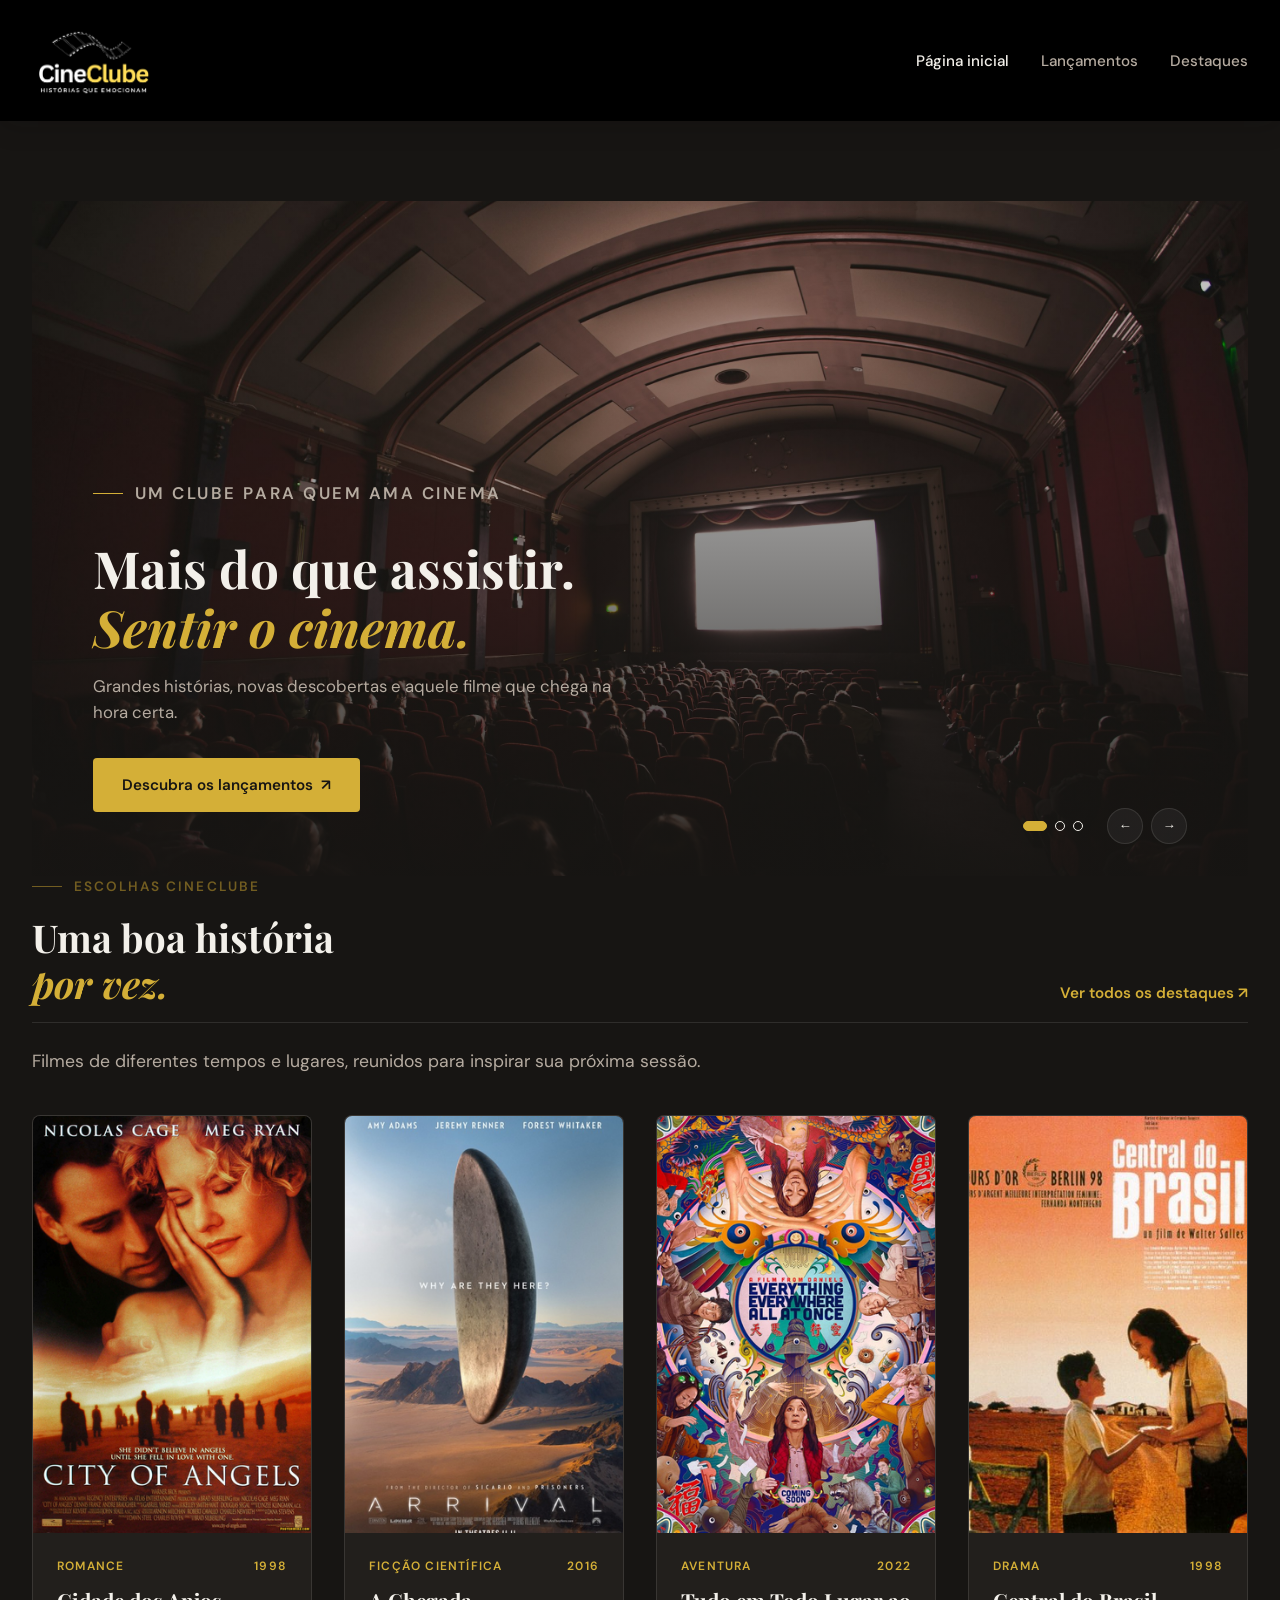
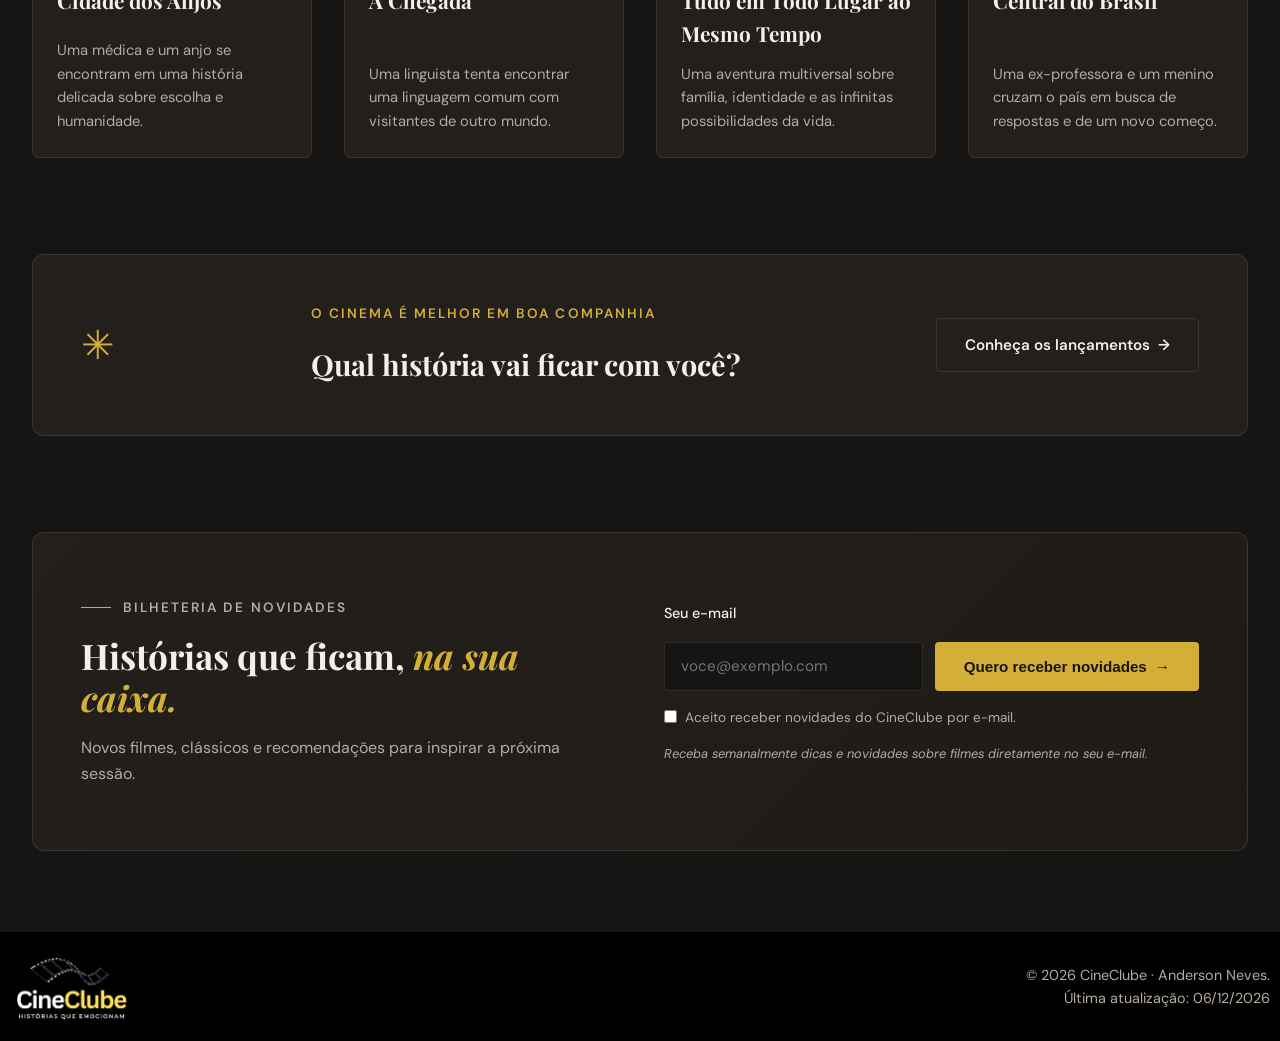
==== projeto/index.html @ 76d7bf34 "atualizar" ====
<!doctype html>
<html lang="pt-BR">
<head>
  <meta charset="utf-8">
  <meta name="viewport" content="width=device-width, initial-scale=1">
  <meta name="theme-color" content="#171513">
  <meta name="description" content="Uma página de dicas de filmes para quem ama o cinema. Descubra clássicos e novidades no CineClube.">
  <meta name="author" content="Anderson de Souza das Neves">
  <title>CineClube — histórias que emocionam</title>
  <link rel="preconnect" href="https://fonts.googleapis.com">
  <link rel="preconnect" href="https://fonts.gstatic.com" crossorigin>
  <link href="https://fonts.googleapis.com/css2?family=DM+Sans:wght@400;500;600;700&family=Playfair+Display:ital,wght@0,600;0,700;1,600;1,700&display=swap" rel="stylesheet">
  <link rel="stylesheet" href="estilos/cineclube.css">
  <script src="scripts/cineclube.js" defer></script>
</head>
<body data-page="home">
  <header class="site-header">
    <div class="header-inner">
      <a class="brand">
        <img src="imagens/logo.png" alt="logotipo da empresa" width="120">
      </a>
      <button class="menu-toggle" id="menu-button" type="button" aria-label="Abrir menu" aria-controls="menu" aria-expanded="false">
        <span class="menu-icon" aria-hidden="true">☰</span>
      </button>
      <nav class="site-nav" aria-label="Navegação principal">
        <ul id="menu">
          <li><a href="index.html" data-page-link="home" aria-current="page">Página inicial</a></li>
          <li><a href="lancamentos.html" data-page-link="launches">Lançamentos</a></li>
          <li><a href="destaques.html" data-page-link="highlights">Destaques</a></li>
        </ul>
      </nav>
    </div>
  </header>

  <main id="conteudo" class="site-main">
    <section class="hero-carousel" data-carousel role="region" aria-roledescription="carrossel" aria-label="Em destaque">
      <div class="hero-slides" id="hero-slides">
        <article class="hero-slide is-active" data-slide aria-roledescription="slide" aria-label="1 de 3" aria-hidden="false">
          <img class="hero-image" src="imagens/sala-classica.jpg" alt="Sala de cinema clássica com poltronas vermelhas e tela iluminada">
          <div class="hero-shade"></div>
          <div class="hero-content">
            <p class="eyebrow"><span class="eyebrow-line"></span>Um clube para quem ama cinema</p>
            <h1>Mais do que assistir.<br><em>Sentir o cinema.</em></h1>
            <p>Grandes histórias, novas descobertas e aquele filme que chega na hora certa.</p>
            <a class="button button-gold" href="lancamentos.html">Descubra os lançamentos <span aria-hidden="true">↗</span></a>
          </div>
        </article>
        <article class="hero-slide" data-slide aria-roledescription="slide" aria-label="2 de 3" aria-hidden="true">
          <img class="hero-image" src="imagens/sala-escura.jpg" alt="Fileiras de poltronas em uma sala de cinema escura">
          <div class="hero-shade"></div>
          <div class="hero-content">
            <p class="eyebrow"><span class="eyebrow-line"></span>Para a próxima sessão</p>
            <h2>Uma boa história<br><em>sempre encontra você.</em></h2>
            <p>Deixe a curiosidade escolher. A próxima grande descoberta está a um play de distância.</p>
            <a class="button button-gold" href="destaques.html">Explore os destaques <span aria-hidden="true">↗</span></a>
          </div>
        </article>
        <article class="hero-slide" data-slide aria-roledescription="slide" aria-label="3 de 3" aria-hidden="true">
          <img class="hero-image" src="imagens/sessao-cheia.jpg" alt="Público reunido em uma sessão de cinema">
          <div class="hero-shade"></div>
          <div class="hero-content">
            <p class="eyebrow"><span class="eyebrow-line"></span>Clássicos e novidades</p>
            <h2>O filme termina.<br><em>A conversa continua.</em></h2>
            <p>Uma seleção feita para rever, descobrir e compartilhar — sem perder a magia da tela grande.</p>
            <a class="button button-gold" href="destaques.html">Encontre seu próximo filme <span aria-hidden="true">↗</span></a>
          </div>
        </article>
      </div>
      <div class="carousel-controls">
        <div class="carousel-dots" role="group" aria-label="Escolher slide">
          <button class="carousel-dot is-active" type="button" data-slide-to="0" aria-label="Mostrar slide 1 de 3" aria-pressed="true"></button>
          <button class="carousel-dot" type="button" data-slide-to="1" aria-label="Mostrar slide 2 de 3" aria-pressed="false"></button>
          <button class="carousel-dot" type="button" data-slide-to="2" aria-label="Mostrar slide 3 de 3" aria-pressed="false"></button>
        </div>
        <div class="carousel-arrows">
          <button class="carousel-arrow" type="button" data-carousel-prev aria-label="Slide anterior"><span aria-hidden="true">←</span></button>
          <button class="carousel-arrow" type="button" data-carousel-next aria-label="Próximo slide"><span aria-hidden="true">→</span></button>
        </div>
      </div>
      <p class="visually-hidden" data-carousel-status aria-live="polite" aria-atomic="true">Slide 1 de 3</p>
    </section>

    <section class="content-section" aria-labelledby="home-films-title">
      <div class="section-heading">
        <div>
          <p class="eyebrow eyebrow-dark"><span class="eyebrow-line"></span>Escolhas CineClube</p>
          <h2 id="home-films-title">Uma boa história<br><em>por vez.</em></h2>
        </div>
        <a class="text-link" href="destaques.html">Ver todos os destaques <span aria-hidden="true">↗</span></a>
      </div>
      <p class="section-intro">Filmes de diferentes tempos e lugares, reunidos para inspirar sua próxima sessão.</p>
      
      <div class="film-grid">
        <!-- Filme 1: Cidade dos Anjos -->
        <article class="film-card">
          <div class="film-poster poster--city">
            <img src="imagens/cidade-dos-anjos.webp" alt="Pôster do filme Cidade dos Anjos">
          </div>
          <div class="film-info">
            <div class="film-meta"><span>ROMANCE</span><span>1998</span></div>
            <h3>Cidade dos Anjos</h3>
            <p>Uma médica e um anjo se encontram em uma história delicada sobre escolha e humanidade.</p>
          </div>
        </article>

        <!-- Filme 2: A Chegada -->
        <article class="film-card">
          <div class="film-poster poster--arrival">
            <img src="imagens/a-chegada.webp" alt="Pôster do filme A Chegada">
          </div>
          <div class="film-info">
            <div class="film-meta"><span>FICÇÃO CIENTÍFICA</span><span>2016</span></div>
            <h3>A Chegada</h3>
            <p>Uma linguista tenta encontrar uma linguagem comum com visitantes de outro mundo.</p>
          </div>
        </article>

        <!-- Filme 3: Tudo em Todo Lugar ao Mesmo Tempo -->
        <article class="film-card">
          <div class="film-poster poster--multiverse">
            <img src="imagens/tudo-em-todo-lugar-ao-mesmo-tempo.webp" alt="Pôster do filme Tudo em Todo Lugar ao Mesmo Tempo">
          </div>
          <div class="film-info">
            <div class="film-meta"><span>AVENTURA</span><span>2022</span></div>
            <h3>Tudo em Todo Lugar ao Mesmo Tempo</h3>
            <p>Uma aventura multiversal sobre família, identidade e as infinitas possibilidades da vida.</p>
          </div>
        </article>

        <!-- Filme 4: Central do Brasil -->
        <article class="film-card">
          <div class="film-poster poster--central">
            <img src="imagens/central-do-brasil.webp" alt="Pôster do filme Central do Brasil">
          </div>
          <div class="film-info">
            <div class="film-meta"><span>DRAMA</span><span>1998</span></div>
            <h3>Central do Brasil</h3>
            <p>Uma ex-professora e um menino cruzam o país em busca de respostas e de um novo começo.</p>
          </div>
        </article>
      </div>
    </section>

    <section class="editorial-callout" aria-labelledby="callout-title">
      <div class="callout-mark" aria-hidden="true">✳</div>
      <div><p class="eyebrow">O cinema é melhor em boa companhia</p><h2 id="callout-title">Qual história vai ficar com você?</h2></div>
      <a class="button button-outline" href="lancamentos.html">Conheça os lançamentos <span aria-hidden="true">→</span></a>
    </section>

    <section class="newsletter-section" aria-labelledby="newsletter-title">
      <div class="newsletter-copy">
        <p class="eyebrow"><span class="eyebrow-line"></span>Bilheteria de novidades</p>
        <h2 id="newsletter-title">Histórias que ficam, <em>na sua caixa.</em></h2>
        <p>Novos filmes, clássicos e recomendações para inspirar a próxima sessão.</p>
      </div>
      <form class="newsletter-form" data-newsletter-form>
        <label for="newsletter-email">Seu e-mail</label>
        <div class="newsletter-fields">
          <input id="newsletter-email" name="email" type="email" autocomplete="email" placeholder="voce@exemplo.com" aria-describedby="newsletter-note newsletter-status" required>
          <button class="button button-gold" type="submit">Quero receber novidades <span aria-hidden="true">→</span></button>
        </div>
        <label class="newsletter-consent"><input name="consent" type="checkbox" required><span>Aceito receber novidades do CineClube por e-mail.</span></label>
        <p class="newsletter-note" id="newsletter-note">Receba semanalmente dicas e novidades sobre filmes diretamente no seu e-mail.</p>
        <p class="newsletter-status" id="newsletter-status" data-newsletter-status role="status" aria-live="polite"></p>
      </form>
    </section>

    <!-- Modal de Confirmação -->
    <div class="modal-overlay" id="successModal">
        <div class="modal-card">
            <div class="modal-icon">👍</div>
            <div class="modal-title">Inscrição Confirmada!</div>
            <div class="modal-body" id="modalContent">
                Obrigado por se juntar ao CineClube. Em breve, você receberá novidades e recomendações de filmes no seu e-mail!
            </div>
            <button class="modal-close-btn" id="closeModalBtn">Fechar</button>
        </div>
    </div>
  </main>

  <footer class="site-footer">
    <div class="footer-inner">
      <a class="brand brand-footer">
         <img src="imagens/logo.png" alt="logotipo da empresa" width="120">
      </a>
      <div class="footer-copy">
        <p>© <span id="anoAtual"></span> CineClube · Anderson Neves.</p>
        <p>Última atualização: <time id="dataModificacao"></time></p>
      </div>
    </div>
  </footer>
</body>
</html>
---- projeto/estilos/cineclube.css ----
/* ================================================================= */
/* CINECLUBE - ESTILOS PRINCIPAIS (CINECLUBE.CSS)                    */
/* ================================================================= */

:root {
  --bg-primary: #171513;
  --bg-secondary: #221f1c;
  --bg-card: #2a2521;
  --text-main: #f3f0ea;
  --text-muted: #b5aba0;
  --gold: #d4af37;
  --gold-hover: #e5c158;
  --border-color: rgba(255, 255, 255, 0.1);
  --transition-smooth: all 0.3s cubic-bezier(0.4, 0, 0.2, 1);
  --font-sans: 'DM Sans', sans-serif;
  --font-serif: 'Playfair Display', serif;
}

  
/* Reset Global */
*, *::before, *::after {
  box-sizing: border-box;
  margin: 0;
  padding: 0;
}

body {
  font-family: var(--font-sans);
  background-color: var(--bg-primary);
  color: var(--text-main);
  line-height: 1.6;
  -webkit-font-smoothing: antialiased;
}

img {
  max-width: 100%;
  height: auto;
  display: block;
}

a {
  color: inherit;
  text-decoration: none;
}

ul {
  list-style: none;
}

.visually-hidden {
  position: absolute;
  width: 1px;
  height: 1px;
  padding: 0;
  margin: -1px;
  overflow: hidden;
  clip: rect(0, 0, 0, 0);
  white-space: nowrap;
  border: 0;
}

/* ================================================================= */
/* HEADER & NAVEGAÇÃO                                                */
/* ================================================================= */
.site-header {
  position: sticky;
  z-index: 100;
  top: 0;
  width: 100%;
  background: #000;
  color: var(--white);
  box-shadow: 0 6px 24px rgba(14, 11, 10, .16);
}

.header-inner {
  max-width: 1280px;
  margin: 0 auto;
  padding: 1rem 2rem;
  display: flex;
  align-items: center;
  justify-content: space-between;
}

.brand img {
  height: auto;
  transition: opacity 0.2s;
}
.brand:hover img {
  opacity: 0.8;
}

.menu-toggle {
  display: none;
  background: none;
  border: none;
  color: var(--text-main);
  font-size: 1.8rem;
  cursor: pointer;
}

.site-nav ul {
  display: flex;
  gap: 2rem;
}

.site-nav a {
  font-weight: 500;
  font-size: 0.95rem;
  color: var(--text-muted);
  transition: color 0.2s;
  padding: 0.5rem 0;
  position: relative;
}

.site-nav a:hover,
.site-nav a[aria-current="page"] {
  color: var(--text-main);
}

.site-nav a[aria-current="page"]::after {
  content: '';
  position: absolute;
  bottom: 0;
  left: 0;
  width: 100%;
  height: 2px;
 
}

/* ================================================================= */
/* HERO CAROUSEL                                                     */
/* ================================================================= */
.hero-carousel {
  position: relative;
  width: 100%;
  height: 75vh;
  min-height: 500px;
  overflow: hidden;
  background-color: var(--bg-primary);
}

.hero-slides {
  position: relative;
  width: 100%;
  height: 100%;
}

.hero-slide {
  position: absolute;
  top: 0;
  left: 0;
  width: 100%;
  height: 100%;
  opacity: 0;
  visibility: hidden;
  transition: opacity 0.8s ease-in-out, visibility 0.8s ease-in-out;
}

.hero-slide.is-active {
  opacity: 1;
  visibility: visible;
  z-index: 2;
}

.hero-image {
  width: 100%;
  height: 100%;
  object-fit: cover;
  transform: scale(1.03);
  transition: transform 6s ease-out;
}

.hero-slide.is-active .hero-image {
  transform: scale(1);
}

.hero-shade {
  position: absolute;
  inset: 0;
  background: linear-gradient(0deg, rgba(23,21,19,0.9) 0%, rgba(23,21,19,0.4) 60%, rgba(23,21,19,0.2) 100%);
}

.hero-content {
  position: absolute;
  bottom: 4rem;
  left: 5%;
  max-width: 700px;
  z-index: 3;
  padding-right: 1rem;
}

.eyebrow {
  display: flex;
  align-items: center;
  gap: 0.75rem;
  font-size: 0.85rem;
  font-weight: 600;
  text-transform: uppercase;
  letter-spacing: 0.15em;
  color: var(--gold);
  margin-bottom: 1rem;
}

.eyebrow-line {
  display: inline-block;
  width: 30px;
  height: 1px;
  background-color: var(--gold);
}

.eyebrow-dark {
  color: #725d21;
}
.eyebrow-dark .eyebrow-line {
  background-color: #725d21;
}

.hero-content h1, 
.hero-content h2 {
  font-family: var(--font-serif);
  font-size: clamp(2.2rem, 4vw, 3.8rem);
  line-height: 1.15;
  margin-bottom: 1rem;
  color: var(--text-main);
}

.hero-content h1 em, 
.hero-content h2 em {
  font-style: italic;
  color: var(--gold);
}

.hero-content p {
  font-size: 1.05rem;
  color: var(--text-muted);
  margin-bottom: 2rem;
  max-width: 550px;
}

/* Botões */
.button {
  display: inline-flex;
  align-items: center;
  gap: 0.5rem;
  padding: 0.85rem 1.75rem;
  font-size: 0.95rem;
  font-weight: 600;
  border-radius: 4px;
  cursor: pointer;
  transition: var(--transition-smooth);
  border: 1px solid transparent;
}

.button-gold {
  background-color: var(--gold);
  color: #171513;
}

.button-gold:hover {
  background-color: var(--gold-hover);
}

.button-outline {
  background-color: transparent;
  border-color: var(--border-color);
  color: var(--text-main);
}

.button-outline:hover {
  border-color: var(--gold);
  color: var(--gold);
}

/* Controles do Carrossel */
.carousel-controls {
  position: absolute;
  bottom: 2rem;
  right: 5%;
  z-index: 10;
  display: flex;
  align-items: center;
  gap: 1.5rem;
}

.carousel-dots {
  display: flex;
  gap: 0.5rem;
}

.carousel-dot {
  width: 10px;
  height: 10px;
  border-radius: 50%;
  border: 1px solid var(--text-main);
  background: transparent;
  cursor: pointer;
  transition: var(--transition-smooth);
}

.carousel-dot.is-active {
  background-color: var(--gold);
  border-color: var(--gold);
  width: 24px;
  border-radius: 5px;
}

.carousel-arrows {
  display: flex;
  gap: 0.5rem;
}

.carousel-arrow {
  background: rgba(255, 255, 255, 0.05);
  border: 1px solid var(--border-color);
  color: var(--text-main);
  width: 36px;
  height: 36px;
  border-radius: 50%;
  display: flex;
  align-items: center;
  justify-content: center;
  cursor: pointer;
  transition: var(--transition-smooth);
}

.carousel-arrow:hover {
  background-color: var(--gold);
  color: #171513;
  border-color: var(--gold);
}

/* ================================================================= */
/* SEÇÕES DE CONTEÚDO E GRID DE FILMES                               */
/* ================================================================= */
.site-main {
  max-width: 1280px;
  margin: 0 auto;
  padding: 5rem 2rem;
}

.content-section {
  margin-bottom: 6rem;
}

.section-heading {
  display: flex;
  justify-content: space-between;
  align-items: flex-end;
  margin-bottom: 1.5rem;
  border-bottom: 1px solid var(--border-color);
  padding-bottom: 1rem;
}

.section-heading h2 {
  font-family: var(--font-serif);
  font-size: clamp(1.8rem, 3vw, 2.5rem);
  line-height: 1.2;
}

.section-heading h2 em {
  font-style: italic;
  color: var(--gold);
}

.text-link {
  font-size: 0.95rem;
  font-weight: 600;
  color: var(--gold);
  transition: opacity 0.2s;
}
.text-link:hover {
  opacity: 0.8;
}

.section-intro {
  color: var(--text-muted);
  font-size: 1.1rem;
  margin-bottom: 2.5rem;
}

.film-grid, .cards-grid {
  display: grid;
  grid-template-columns: repeat(auto-fill, minmax(270px, 1fr));
  gap: 2rem;
}

.film-card, .movie-card {
  background-color: var(--bg-secondary);
  border-radius: 8px;
  overflow: hidden;
  border: 1px solid var(--border-color);
  transition: var(--transition-smooth);
  display: flex;
  flex-direction: column;
}

.film-card:hover {
  transform: translateY(-6px);
  border-color: rgba(212, 175, 55, 0.4);
  box-shadow: 0 12px 30px rgba(0,0,0,0.5);
}

.film-poster, .card-poster{
  width: 100%;
  aspect-ratio: 2/3;
  overflow: hidden;
  background-color: #1e1b18;
}

.film-poster img, .card-poster img {
  width: 100%;
  height: 100%;
  object-fit: cover;
  transition: transform 0.5s ease;
}

.film-card:hover, .film-poster:hover {
  transform: scale(1.05);
}

.film-info {
  padding: 1.5rem;
  display: flex;
  flex-direction: column;
  flex-grow: 1;
}

.film-meta {
  display: flex;
  justify-content: space-between;
  font-size: 0.75rem;
  font-weight: 600;
  letter-spacing: 0.1em;
  color: var(--gold);
  margin-bottom: 0.5rem;
}

.film-info h3 {
  font-family: var(--font-serif);
  font-size: 1.3rem;
  margin-bottom: 0.75rem;
  color: var(--text-main);
}

.film-info p {
  font-size: 0.92rem;
  color: var(--text-muted);
  margin-top: auto;
}

/* ================================================================= */
/* EDITORIAL CALLOUT & NEWSLETTER                                    */
/* ================================================================= */
.editorial-callout {
  background-color: var(--bg-secondary);
  border: 1px solid var(--border-color);
  border-radius: 12px;
  padding: 3rem;
  display: flex;
  align-items: center;
  justify-content: space-between;
  gap: 2rem;
  margin-bottom: 6rem;
}

.callout-mark {
  font-size: 2.5rem;
  color: var(--gold);
}

.editorial-callout h2 {
  font-family: var(--font-serif);
  font-size: 1.8rem;
  margin-top: 0.25rem;
}

.newsletter-section {
  background: linear-gradient(135deg, var(--bg-secondary) 0%, #1f1c18 100%);
  border: 1px solid var(--border-color);
  border-radius: 12px;
  padding: 4rem 3rem;
  display: grid;
  grid-template-columns: 1fr 1fr;
  gap: 3rem;
  align-items: center;
}

.newsletter-copy h2 {
  font-family: var(--font-serif);
  font-size: 2.2rem;
  line-height: 1.2;
  margin-top: 0.5rem;
  margin-bottom: 1rem;
}

.newsletter-copy h2 em {
  font-style: italic;
  color: var(--gold);
}

.newsletter-copy p {
  color: var(--text-muted);
}

.newsletter-form {
  display: flex;
  flex-direction: column;
  gap: 1rem;
}

.newsletter-form label[for="newsletter-email"] {
  font-size: 0.9rem;
  font-weight: 500;
}

.newsletter-fields {
  display: flex;
  gap: 0.75rem;
}

.newsletter-fields input[type="email"] {
  flex-grow: 1;
  background-color: var(--bg-primary);
  border: 1px solid var(--border-color);
  border-radius: 4px;
  padding: 0.85rem 1rem;
  color: var(--text-main);
  font-family: var(--font-sans);
  font-size: 0.95rem;
}

.newsletter-fields input[type="email"]:focus {
  outline: none;
  border-color: var(--gold);
}

.newsletter-consent {
  display: flex;
  align-items: flex-start;
  gap: 0.5rem;
  font-size: 0.85rem;
  color: var(--text-muted);
  cursor: pointer;
}

.newsletter-consent input {
  margin-top: 0.2rem;
  accent-color: var(--gold);
}

.newsletter-note {
  font-size: 0.8rem;
  color: var(--text-muted);
  font-style: italic;
}

/* ================================================================= */
/* MODAL DE CONFIRMAÇÃO                                              */
/* ================================================================= */
.modal-overlay {
  position: fixed;
  inset: 0;
  background-color: rgba(0, 0, 0, 0.75);
  backdrop-filter: blur(5px);
  display: flex;
  align-items: center;
  justify-content: center;
  z-index: 1000;
  opacity: 0;
  visibility: hidden;
  transition: var(--transition-smooth);
}

.modal-overlay.is-open {
  opacity: 1;
  visibility: visible;
}

.modal-card {
  background-color: var(--bg-secondary);
  border: 1px solid var(--border-color);
  border-radius: 12px;
  padding: 2.5rem;
  max-width: 420px;
  width: 90%;
  text-align: center;
  box-shadow: 0 20px 40px rgba(0,0,0,0.6);
  transform: scale(0.95);
  transition: transform 0.3s cubic-bezier(0.175, 0.885, 0.32, 1.275);
}

.modal-overlay.is-open .modal-card {
  transform: scale(1);
}

.modal-icon {
  font-size: 3rem;
  margin-bottom: 1rem;
}

.modal-title {
  font-family: var(--font-serif);
  font-size: 1.6rem;
  margin-bottom: 0.75rem;
}

.modal-body {
  font-size: 0.95rem;
  color: var(--text-muted);
  margin-bottom: 2rem;
}

.modal-close-btn {
  background-color: var(--gold);
  color: #171513;
  border: none;
  font-weight: 600;
  padding: 0.75rem 2rem;
  border-radius: 4px;
  cursor: pointer;
  transition: background-color 0.2s;
  width: 100%;
}

.modal-close-btn:hover {
  background-color: var(--gold-hover);
}

/* ================================================================= */
/* FOOTER                                                            */
/* ================================================================= */
.site-footer {
  border-top: 1px solid var(--border-color);
  background-color: #000;
  padding: 10px;
}

.footer-inner {
  max-width: 1280px;
  margin: 0 auto;
  display: flex;
  justify-content: space-between;
  align-items: center;
}

.footer-copy {
  font-size: 0.9rem;
  color: var(--text-muted);
  text-align: right;
}

/* ================================================================= */
/* RESPONSIVIDADE                                                    */
/* ================================================================= */
@media (max-width: 900px) {
  .menu-toggle {
    display: block;
  }

  .site-nav {
    position: absolute;
    top: 100%;
    left: 0;
    width: 100%;
    background-color: var(--bg-secondary);
    border-bottom: 1px solid var(--border-color);
    max-height: 0;
    overflow: hidden;
    transition: max-height 0.3s ease-out;
  }

  .site-nav.is-open {
    max-height: 300px;
  }

  .site-nav ul {
    flex-direction: column;
    padding: 1.5rem 2rem;
    gap: 1rem;
  }

  .newsletter-section {
    grid-template-columns: 1fr;
    padding: 2.5rem 1.5rem;
  }

  .editorial-callout {
    flex-direction: column;
    align-items: flex-start;
    padding: 2rem;
  }
}

@media (max-width: 600px) {
  .hero-carousel {
    height: 65vh;
  }
  
  .hero-content {
    bottom: 3rem;
  }

  .carousel-controls {
    bottom: 1rem;
    right: 1.5rem;
  }

  .footer-inner {
    flex-direction: column;
    gap: 1.5rem;
    align-items: flex-start;
    text-align: left;
  }

  .footer-copy {
    text-align: left;
  }
}


/* ==================================== Página de Destaques ============================= */


.container {
    max-width: 1200px;
    margin: 0 auto;
    padding: 0 24px;
}


.brand-name {
    font-family: var(--font-serif);
    font-size: 1.1rem;
    font-weight: 600;
    letter-spacing: 0.5px;
    color: #fff;
}

.brand-tagline {
    font-size: 0.65rem;
    color: var(--gold);
    text-transform: uppercase;
    letter-spacing: 1px;
}

.nav-links {
    display: flex;
    gap: 24px;
    font-size: 0.85rem;
    font-weight: 500;
}

.nav-links a {
    color: #aaa;
    transition: color 0.2s;
}

.nav-links a:hover,
.nav-links a.active {
    color: #fff;
}

/* Hero Banner */

.page-masthead {
    background: linear-gradient(135deg, var(--bg-secondary) 0%, #1f1c18 100%);
    color: #fff;
    border-radius: 12px;
    height: 400px;
    padding: 56px 48px;
    margin-top: 32px;
    margin-bottom: 24px;
    position: relative;
    overflow: hidden;
}

.hero-banner {
    background: linear-gradient(135deg, var(--bg-secondary) 0%, #1f1c18 100%);
    color: #fff;
    border-radius: 12px;
    height: 400px;
    padding: 56px 48px;
    margin-top: 32px;
    margin-bottom: 24px;
    position: relative;
    overflow: hidden;
}

.hero-badge {
    display: flex;
    align-items: center;
    gap: 12px;
    font-size: 0.7rem;
    letter-spacing: 1.5px;
    color: var(--gold);
    margin-bottom: 16px;
    font-weight: 600;
}

.hero-badge .line {
    display: inline-block;
    width: 24px;
    height: 1px;
    background-color: var(--gold);
}

.hero-banner h1 {
    font-family: var(--font-serif);
    font-size: 3rem;
    font-weight: 400;
    line-height: 1.15;
    margin-bottom: 16px;
}

.hero-banner h1 em {
    font-style: italic;
    color: var(--gold);
}

.hero-banner p {
    color: #b0aba3;
    font-size: 0.95rem;
    max-width: 500px;
}

/* Breadcrumb */
.breadcrumb {
    font-size: 0.8rem;
    color: var(--text-muted);
    margin-bottom: 24px;
}

.breadcrumb a {
    color: #995c52; /* Tom avermelhado sutil do wireframe */
}

/* Seção Destaques Header */
.section-header-top {
    display: flex;
    justify-content: space-between;
    align-items: flex-end;
    margin-bottom: 8px;
}

.sub-label {
    font-size: 0.65rem;
    letter-spacing: 1.5px;
    color: #995c52;
    font-weight: 600;
    display: block;
    margin-bottom: 4px;
}

.section-titles h2 {
    font-family: var(--font-serif);
    font-size: 2.2rem;
    font-weight: 500;
}

.counter {
    font-size: 0.8rem;
    color: var(--text-muted);
}

.section-desc {
    font-size: 0.9rem;
    color: var(--text-muted);
    max-width: 600px;
    margin-bottom: 32px;
}

/* Grid de Cards */
.cards-grid {
    display: grid;
    grid-template-columns: repeat(4, 1fr);
    gap: 24px;
    margin-bottom: 32px;
}

/* Estilo do Card */
.movie-card {
    background-color: var(--card-bg);
    border-radius: 8px;
    overflow: hidden;
    border: 1px solid var(--border-color);
    box-shadow: 0 2px 8px rgba(0,0,0,0.02);
    display: flex;
    flex-direction: column;
    transition: transform 0.2s ease, box-shadow 0.2s ease;
}

.movie-card:hover {
    transform: translateY(-4px);
    box-shadow: 0 8px 24px rgba(0,0,0,0.06);
}

/* Poster Superior do Card */
.card-poster {
    padding: 24px 20px;
    height: 240px;
    display: flex;
    flex-direction: column;
    justify-content: space-between;
    position: relative;
    color: #fff;
}

card-poster img {
    width: 100%;
    height: 100%;
    object-fit: cover;
    transition: transform 0.3s ease;
}

/* Variações de Fundo/Gradientes dos Posters */
.poster-1, .poster-2, .poster-3, .poster-4, .poster-5 {
    background: var(--bg-card);
    border-radius: 8px;
    height: 385px;
}

.card-badge {
    font-size: 0.55rem;
    letter-spacing: 1px;
    color: var(--gold);
    font-weight: 600;
}

.poster-title {
    font-family: var(--font-serif);
    font-size: 1.6rem;
    font-weight: 500;
    line-height: 1.1;
    color: #fff;
}

.poster-meta {
    font-size: 0.6rem;
    letter-spacing: 1px;
    color: rgba(255,255,255,0.6);
}

/* Corpo inferior do Card */
.card-body {
    padding: 16px 20px 20px 20px;
    display: flex;
    flex-direction: column;
    flex-grow: 1;
}

.card-meta-info {
    display: flex;
    justify-content: space-between;
    font-size: 0.6rem;
    letter-spacing: 0.5px;
    color: #995c52;
    font-weight: 600;
    margin-bottom: 6px;
}

.movie-title {
    font-family: var(--font-serif);
    font-size: 1rem;
    font-weight: 600;
    margin-bottom: 8px;
    color: var(--text-main);
}

.movie-synopsis {
    font-size: 0.78rem;
    color: var(--text-muted);
    line-height: 1.4;
    margin-bottom: 16px;
    flex-grow: 1;
}

.director {
    font-size: 0.72rem;
    color: var(--text-main);
    font-weight: 500;
    border-top: 1px solid var(--border-color);
    padding-top: 10px;
}

.editorial-notice {
    font-size: 0.75rem;
    color: var(--text-muted);
    text-align: center;
    margin-bottom: 48px;
}

/* CTA Bottom Banner */
.cta-banner {
    background: linear-gradient(135deg, var(--bg-secondary) 0%, #1f1c18 100%);
    border-radius: 12px;
    padding: 40px 48px;
    display: flex;
    justify-content: space-between;
    align-items: center;
    margin-bottom: 48px;
}

.cta-sparkle {
    display: flex;
    align-items: center;
    gap: 8px;
    font-size: 0.65rem;
    letter-spacing: 1.5px;
    color: var(--gold);
    font-weight: 600;
    margin-bottom: 8px;
}

.cta-banner h3 {
    font-family: var(--font-serif);
    font-size: 1.8rem;
    font-weight: 400;
    color: #fff;
}

.cta-button {
    background-color: transparent;
    border: 1px solid rgba(255,255,255,0.2);
    color: #fff;
    padding: 12px 24px;
    border-radius: 6px;
    font-size: 0.85rem;
    font-weight: 500;
    transition: all 0.2s ease;
    white-space: nowrap;
}

.cta-button:hover {
    background-color: #fff;
    color: var(--dark-bg);
    border-color: #fff;
}


/* Responsividade */
@media (max-width: 1024px) {
    .cards-grid {
        grid-template-columns: repeat(2, 1fr);
    }
}

@media (max-width: 768px) {
    .cards-grid {
        grid-template-columns: 1fr;
    }
    .cta-banner {
        flex-direction: column;
        align-items: flex-start;
        gap: 20px;
    }
    .footer-container {
        flex-direction: column;
        gap: 16px;
        align-items: flex-start;
    }
    .footer-info {
        text-align: left;
    }
}
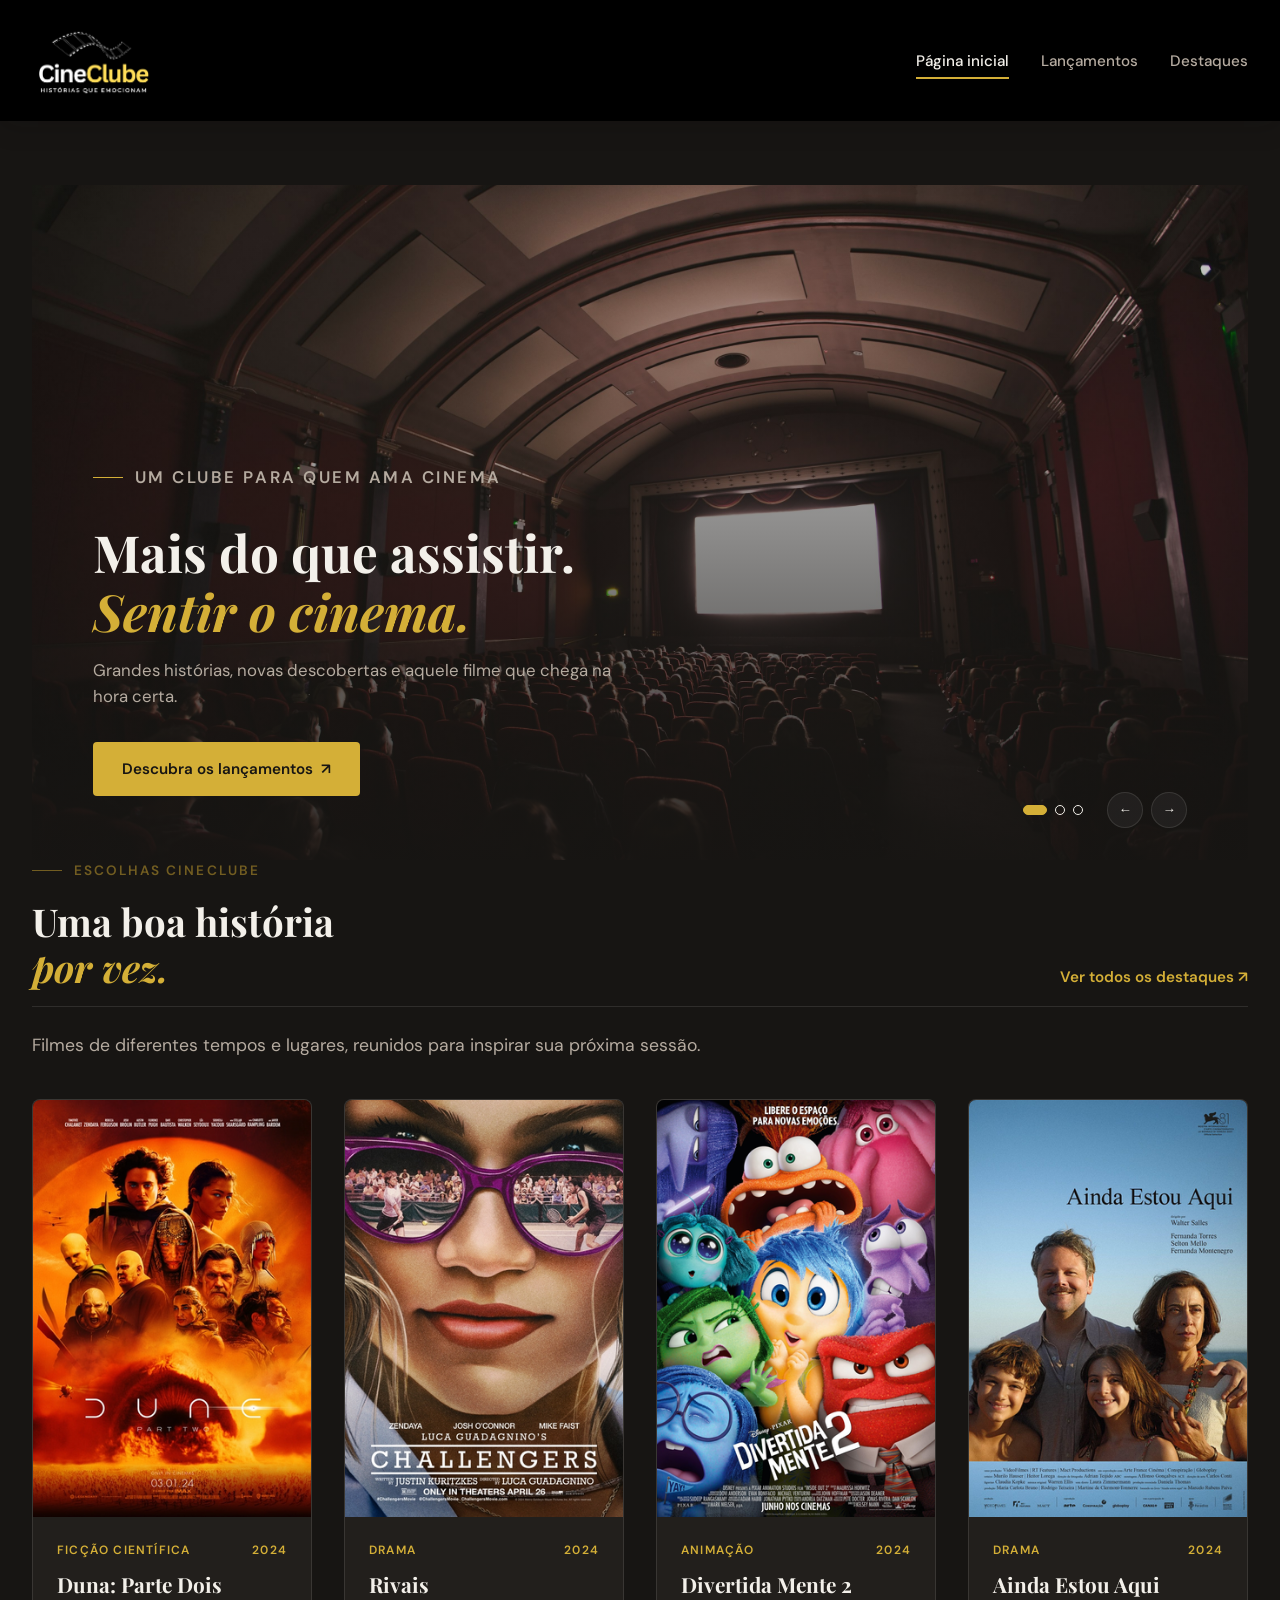
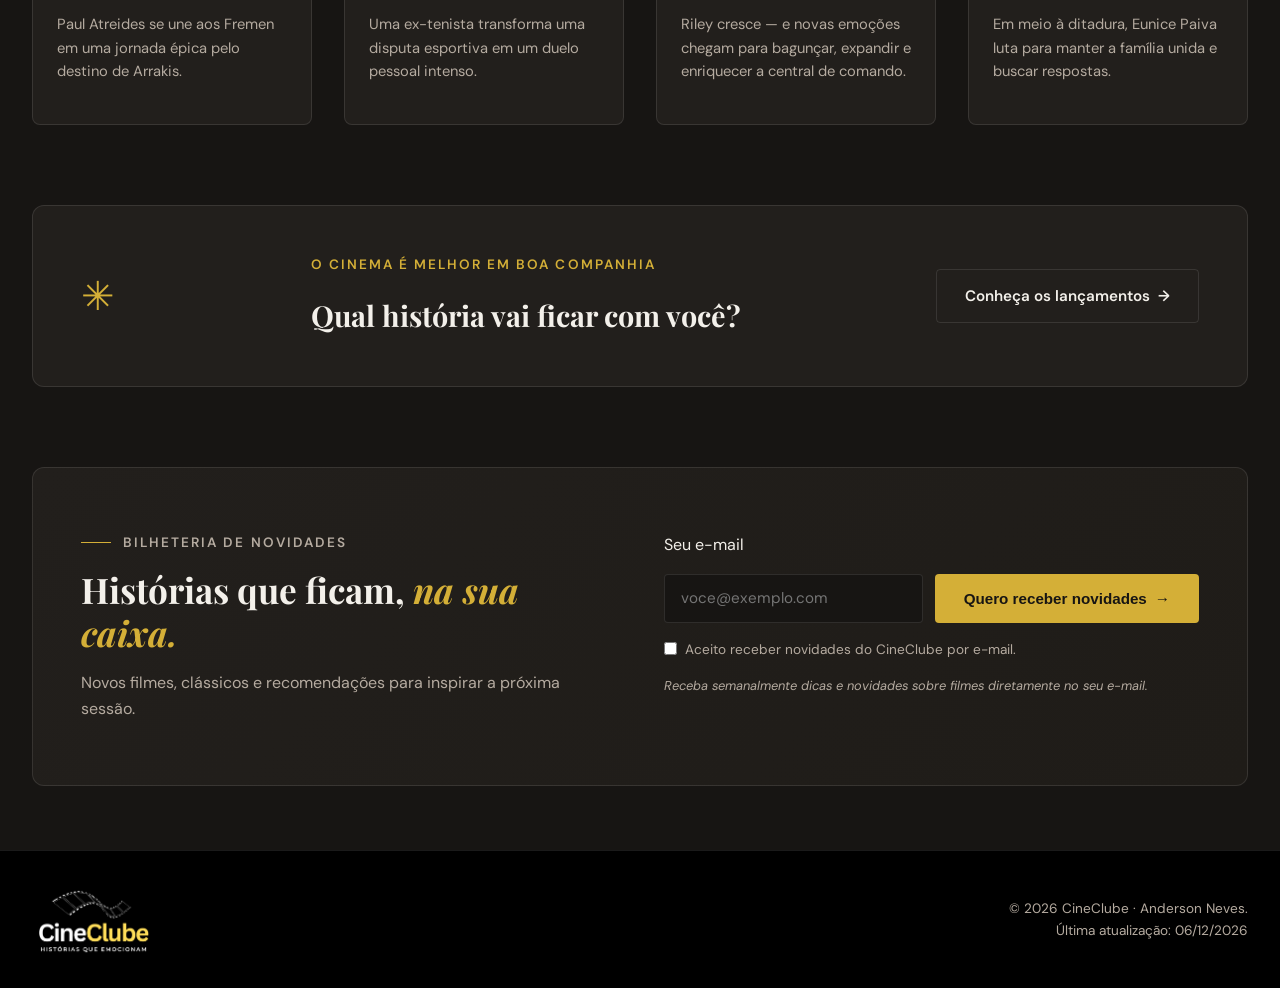
==== commit bf8d8738: "atualizar" ====
--- a/projeto/index.html
+++ b/projeto/index.html
@@ -6,7 +6,7 @@
   <meta name="theme-color" content="#171513">
   <meta name="description" content="Uma página de dicas de filmes para quem ama o cinema. Descubra clássicos e novidades no CineClube.">
   <meta name="author" content="Anderson de Souza das Neves">
-  <title>CineClube — histórias que emocionam</title>
+  <title>CineClube — Histórias que emocionam</title>
   <link rel="preconnect" href="https://fonts.googleapis.com">
   <link rel="preconnect" href="https://fonts.gstatic.com" crossorigin>
   <link href="https://fonts.googleapis.com/css2?family=DM+Sans:wght@400;500;600;700&family=Playfair+Display:ital,wght@0,600;0,700;1,600;1,700&display=swap" rel="stylesheet">
@@ -16,14 +16,14 @@
 <body data-page="home">
   <header class="site-header">
     <div class="header-inner">
-      <a class="brand">
-        <img src="imagens/logo.png" alt="logotipo da empresa" width="120">
+      <a class="brand" href="index.html" aria-label="CineClube — Página inicial">
+        <img src="imagens/logo.png" alt="Logotipo da empresa CineClube" width="120" height="40" loading="eager">
       </a>
       <button class="menu-toggle" id="menu-button" type="button" aria-label="Abrir menu" aria-controls="menu" aria-expanded="false">
         <span class="menu-icon" aria-hidden="true">☰</span>
       </button>
-      <nav class="site-nav" aria-label="Navegação principal">
-        <ul id="menu">
+      <nav class="site-nav" id="menu" aria-label="Navegação principal">
+        <ul>
           <li><a href="index.html" data-page-link="home" aria-current="page">Página inicial</a></li>
           <li><a href="lancamentos.html" data-page-link="launches">Lançamentos</a></li>
           <li><a href="destaques.html" data-page-link="highlights">Destaques</a></li>
@@ -33,10 +33,11 @@
   </header>
 
   <main id="conteudo" class="site-main">
-    <section class="hero-carousel" data-carousel role="region" aria-roledescription="carrossel" aria-label="Em destaque">
+    <!-- Hero Carousel -->
+    <section class="hero-carousel" data-carousel aria-roledescription="carrossel" aria-label="Filmes em destaque no CineClube">
       <div class="hero-slides" id="hero-slides">
         <article class="hero-slide is-active" data-slide aria-roledescription="slide" aria-label="1 de 3" aria-hidden="false">
-          <img class="hero-image" src="imagens/sala-classica.jpg" alt="Sala de cinema clássica com poltronas vermelhas e tela iluminada">
+          <img class="hero-image" src="imagens/sala-classica.jpg" alt="Sala de cinema clássica com poltronas vermelhas e tela iluminada" width="1200" height="600" loading="eager">
           <div class="hero-shade"></div>
           <div class="hero-content">
             <p class="eyebrow"><span class="eyebrow-line"></span>Um clube para quem ama cinema</p>
@@ -46,7 +47,7 @@
           </div>
         </article>
         <article class="hero-slide" data-slide aria-roledescription="slide" aria-label="2 de 3" aria-hidden="true">
-          <img class="hero-image" src="imagens/sala-escura.jpg" alt="Fileiras de poltronas em uma sala de cinema escura">
+          <img class="hero-image" src="imagens/sala-escura.jpg" alt="Fileiras de poltronas em uma sala de cinema escura" width="1200" height="600" loading="lazy">
           <div class="hero-shade"></div>
           <div class="hero-content">
             <p class="eyebrow"><span class="eyebrow-line"></span>Para a próxima sessão</p>
@@ -56,7 +57,7 @@
           </div>
         </article>
         <article class="hero-slide" data-slide aria-roledescription="slide" aria-label="3 de 3" aria-hidden="true">
-          <img class="hero-image" src="imagens/sessao-cheia.jpg" alt="Público reunido em uma sessão de cinema">
+          <img class="hero-image" src="imagens/sessao-cheia.jpg" alt="Público reunido em uma sessão de cinema" width="1200" height="600" loading="lazy">
           <div class="hero-shade"></div>
           <div class="hero-content">
             <p class="eyebrow"><span class="eyebrow-line"></span>Clássicos e novidades</p>
@@ -67,7 +68,7 @@
         </article>
       </div>
       <div class="carousel-controls">
-        <div class="carousel-dots" role="group" aria-label="Escolher slide">
+        <div class="carousel-dots" aria-label="Escolher slide">
           <button class="carousel-dot is-active" type="button" data-slide-to="0" aria-label="Mostrar slide 1 de 3" aria-pressed="true"></button>
           <button class="carousel-dot" type="button" data-slide-to="1" aria-label="Mostrar slide 2 de 3" aria-pressed="false"></button>
           <button class="carousel-dot" type="button" data-slide-to="2" aria-label="Mostrar slide 3 de 3" aria-pressed="false"></button>
@@ -80,6 +81,7 @@
       <p class="visually-hidden" data-carousel-status aria-live="polite" aria-atomic="true">Slide 1 de 3</p>
     </section>
 
+    <!-- Escolhas CineClube -->
     <section class="content-section" aria-labelledby="home-films-title">
       <div class="section-heading">
         <div>
@@ -90,63 +92,20 @@
       </div>
       <p class="section-intro">Filmes de diferentes tempos e lugares, reunidos para inspirar sua próxima sessão.</p>
       
-      <div class="film-grid">
-        <!-- Filme 1: Cidade dos Anjos -->
-        <article class="film-card">
-          <div class="film-poster poster--city">
-            <img src="imagens/cidade-dos-anjos.webp" alt="Pôster do filme Cidade dos Anjos">
-          </div>
-          <div class="film-info">
-            <div class="film-meta"><span>ROMANCE</span><span>1998</span></div>
-            <h3>Cidade dos Anjos</h3>
-            <p>Uma médica e um anjo se encontram em uma história delicada sobre escolha e humanidade.</p>
-          </div>
-        </article>
-
-        <!-- Filme 2: A Chegada -->
-        <article class="film-card">
-          <div class="film-poster poster--arrival">
-            <img src="imagens/a-chegada.webp" alt="Pôster do filme A Chegada">
-          </div>
-          <div class="film-info">
-            <div class="film-meta"><span>FICÇÃO CIENTÍFICA</span><span>2016</span></div>
-            <h3>A Chegada</h3>
-            <p>Uma linguista tenta encontrar uma linguagem comum com visitantes de outro mundo.</p>
-          </div>
-        </article>
-
-        <!-- Filme 3: Tudo em Todo Lugar ao Mesmo Tempo -->
-        <article class="film-card">
-          <div class="film-poster poster--multiverse">
-            <img src="imagens/tudo-em-todo-lugar-ao-mesmo-tempo.webp" alt="Pôster do filme Tudo em Todo Lugar ao Mesmo Tempo">
-          </div>
-          <div class="film-info">
-            <div class="film-meta"><span>AVENTURA</span><span>2022</span></div>
-            <h3>Tudo em Todo Lugar ao Mesmo Tempo</h3>
-            <p>Uma aventura multiversal sobre família, identidade e as infinitas possibilidades da vida.</p>
-          </div>
-        </article>
-
-        <!-- Filme 4: Central do Brasil -->
-        <article class="film-card">
-          <div class="film-poster poster--central">
-            <img src="imagens/central-do-brasil.webp" alt="Pôster do filme Central do Brasil">
-          </div>
-          <div class="film-info">
-            <div class="film-meta"><span>DRAMA</span><span>1998</span></div>
-            <h3>Central do Brasil</h3>
-            <p>Uma ex-professora e um menino cruzam o país em busca de respostas e de um novo começo.</p>
-          </div>
-        </article>
-      </div>
+      <!-- Grade preenchida dinamicamente via JS -->
+      <div class="film-grid" id="filmesLancamentosGrid"></div>
     </section>
 
     <section class="editorial-callout" aria-labelledby="callout-title">
       <div class="callout-mark" aria-hidden="true">✳</div>
-      <div><p class="eyebrow">O cinema é melhor em boa companhia</p><h2 id="callout-title">Qual história vai ficar com você?</h2></div>
+      <div>
+        <p class="eyebrow">O cinema é melhor em boa companhia</p>
+        <h2 id="callout-title">Qual história vai ficar com você?</h2>
+      </div>
       <a class="button button-outline" href="lancamentos.html">Conheça os lançamentos <span aria-hidden="true">→</span></a>
     </section>
 
+    <!-- Formulário Newsletter -->
     <section class="newsletter-section" aria-labelledby="newsletter-title">
       <div class="newsletter-copy">
         <p class="eyebrow"><span class="eyebrow-line"></span>Bilheteria de novidades</p>
@@ -159,29 +118,32 @@
           <input id="newsletter-email" name="email" type="email" autocomplete="email" placeholder="voce@exemplo.com" aria-describedby="newsletter-note newsletter-status" required>
           <button class="button button-gold" type="submit">Quero receber novidades <span aria-hidden="true">→</span></button>
         </div>
-        <label class="newsletter-consent"><input name="consent" type="checkbox" required><span>Aceito receber novidades do CineClube por e-mail.</span></label>
+        <label class="newsletter-consent">
+          <input name="consent" type="checkbox" required>
+          <span>Aceito receber novidades do CineClube por e-mail.</span>
+        </label>
         <p class="newsletter-note" id="newsletter-note">Receba semanalmente dicas e novidades sobre filmes diretamente no seu e-mail.</p>
         <p class="newsletter-status" id="newsletter-status" data-newsletter-status role="status" aria-live="polite"></p>
       </form>
     </section>
 
     <!-- Modal de Confirmação -->
-    <div class="modal-overlay" id="successModal">
-        <div class="modal-card">
-            <div class="modal-icon">👍</div>
-            <div class="modal-title">Inscrição Confirmada!</div>
-            <div class="modal-body" id="modalContent">
-                Obrigado por se juntar ao CineClube. Em breve, você receberá novidades e recomendações de filmes no seu e-mail!
-            </div>
-            <button class="modal-close-btn" id="closeModalBtn">Fechar</button>
-        </div>
+    <div class="modal-overlay" id="successModal" aria-hidden="true" role="dialog" aria-labelledby="modalTitle">
+      <div class="modal-card">
+        <div class="modal-icon" aria-hidden="true">👍</div>
+        <h3 class="modal-title" id="modalTitle">Inscrição Confirmada!</h3>
+        <p class="modal-body" id="modalContent">
+          Obrigado por se juntar ao CineClube. Em breve, você receberá novidades e recomendações de filmes no seu e-mail!
+        </p>
+        <button class="modal-close-btn" id="closeModalBtn" type="button">Fechar</button>
+      </div>
     </div>
   </main>
 
   <footer class="site-footer">
     <div class="footer-inner">
-      <a class="brand brand-footer">
-         <img src="imagens/logo.png" alt="logotipo da empresa" width="120">
+      <a class="brand brand-footer" href="index.html" aria-label="CineClube — Página inicial">
+        <img src="imagens/logo.png" alt="Logotipo da empresa CineClube" width="120" height="40" loading="lazy">
       </a>
       <div class="footer-copy">
         <p>© <span id="anoAtual"></span> CineClube · Anderson Neves.</p>
--- a/projeto/estilos/cineclube.css
+++ b/projeto/estilos/cineclube.css
@@ -16,7 +16,6 @@
   --font-serif: 'Playfair Display', serif;
 }
 
-  
 /* Reset Global */
 *, *::before, *::after {
   box-sizing: border-box;
@@ -68,7 +67,7 @@
   top: 0;
   width: 100%;
   background: #000;
-  color: var(--white);
+  color: var(--text-main);
   box-shadow: 0 6px 24px rgba(14, 11, 10, .16);
 }
 
@@ -85,6 +84,7 @@
   height: auto;
   transition: opacity 0.2s;
 }
+
 .brand:hover img {
   opacity: 0.8;
 }
@@ -124,7 +124,7 @@
   left: 0;
   width: 100%;
   height: 2px;
- 
+  background-color: var(--gold);
 }
 
 /* ================================================================= */
@@ -335,11 +335,11 @@
 .site-main {
   max-width: 1280px;
   margin: 0 auto;
-  padding: 5rem 2rem;
+  padding: 4rem 2rem;
 }
 
 .content-section {
-  margin-bottom: 6rem;
+  margin-bottom: 5rem;
 }
 
 .section-heading {
@@ -380,7 +380,7 @@
 
 .film-grid, .cards-grid {
   display: grid;
-  grid-template-columns: repeat(auto-fill, minmax(270px, 1fr));
+  grid-template-columns: repeat(auto-fill, minmax(260px, 1fr));
   gap: 2rem;
 }
 
@@ -394,13 +394,13 @@
   flex-direction: column;
 }
 
-.film-card:hover {
+.film-card:hover, .movie-card:hover {
   transform: translateY(-6px);
   border-color: rgba(212, 175, 55, 0.4);
   box-shadow: 0 12px 30px rgba(0,0,0,0.5);
 }
 
-.film-poster, .card-poster{
+.film-poster, .card-poster {
   width: 100%;
   aspect-ratio: 2/3;
   overflow: hidden;
@@ -414,18 +414,18 @@
   transition: transform 0.5s ease;
 }
 
-.film-card:hover, .film-poster:hover {
+.film-card:hover img, .movie-card:hover img {
   transform: scale(1.05);
 }
 
-.film-info {
+.film-info, .card-body {
   padding: 1.5rem;
   display: flex;
   flex-direction: column;
   flex-grow: 1;
 }
 
-.film-meta {
+.film-meta, .card-meta-info {
   display: flex;
   justify-content: space-between;
   font-size: 0.75rem;
@@ -435,17 +435,26 @@
   margin-bottom: 0.5rem;
 }
 
-.film-info h3 {
+.film-info h3, .movie-title {
   font-family: var(--font-serif);
   font-size: 1.3rem;
   margin-bottom: 0.75rem;
   color: var(--text-main);
 }
 
-.film-info p {
+.film-info p, .movie-synopsis {
   font-size: 0.92rem;
   color: var(--text-muted);
+  margin-bottom: 1rem;
+}
+
+.film-credit, .director {
+  font-size: 0.8rem;
+  color: var(--text-main);
+  font-weight: 500;
   margin-top: auto;
+  border-top: 1px solid var(--border-color);
+  padding-top: 0.75rem;
 }
 
 /* ================================================================= */
@@ -460,7 +469,7 @@
   align-items: center;
   justify-content: space-between;
   gap: 2rem;
-  margin-bottom: 6rem;
+  margin-bottom: 5rem;
 }
 
 .callout-mark {
@@ -508,11 +517,6 @@
   gap: 1rem;
 }
 
-.newsletter-form label[for="newsletter-email"] {
-  font-size: 0.9rem;
-  font-weight: 500;
-}
-
 .newsletter-fields {
   display: flex;
   gap: 0.75rem;
@@ -552,6 +556,12 @@
   font-size: 0.8rem;
   color: var(--text-muted);
   font-style: italic;
+}
+
+.newsletter-status {
+  font-size: 0.85rem;
+  color: var(--gold);
+  margin-top: 0.5rem;
 }
 
 /* ================================================================= */
@@ -627,24 +637,177 @@
 }
 
 /* ================================================================= */
+/* PAGE DESTAQUES & HERO BANNER                                      */
+/* ================================================================= */
+.container {
+  max-width: 1280px;
+  margin: 0 auto;
+}
+
+.hero-banner, .page-masthead {
+  background: linear-gradient(135deg, var(--bg-secondary) 0%, #1f1c18 100%);
+  color: var(--text-main);
+  border-radius: 12px;
+  padding: 3.5rem 2.5rem;
+  margin-top: 2rem;
+  margin-bottom: 1.5rem;
+  border: 1px solid var(--border-color);
+}
+
+.hero-badge {
+  display: flex;
+  align-items: center;
+  gap: 12px;
+  font-size: 0.75rem;
+  letter-spacing: 1.5px;
+  color: var(--gold);
+  margin-bottom: 1rem;
+  font-weight: 600;
+}
+
+.hero-badge .line {
+  display: inline-block;
+  width: 24px;
+  height: 1px;
+  background-color: var(--gold);
+}
+
+.hero-banner h1, .page-masthead h1 {
+  font-family: var(--font-serif);
+  font-size: clamp(2.2rem, 4vw, 3rem);
+  line-height: 1.15;
+  margin-bottom: 1rem;
+}
+
+.hero-banner h1 em, .page-masthead h1 em {
+  font-style: italic;
+  color: var(--gold);
+}
+
+.hero-banner p, .page-masthead p {
+  color: var(--text-muted);
+  font-size: 1rem;
+  max-width: 550px;
+}
+
+.breadcrumb, .breadcrumbs {
+  font-size: 0.85rem;
+  color: var(--text-muted);
+  margin-bottom: 2rem;
+}
+
+.breadcrumb a, .breadcrumbs a {
+  color: var(--gold);
+}
+
+.section-header-top {
+  display: flex;
+  justify-content: space-between;
+  align-items: flex-end;
+  margin-bottom: 0.5rem;
+}
+
+.sub-label {
+  font-size: 0.75rem;
+  letter-spacing: 1.5px;
+  color: var(--gold);
+  font-weight: 600;
+  display: block;
+  margin-bottom: 4px;
+}
+
+.section-titles h2 {
+  font-family: var(--font-serif);
+  font-size: 2.2rem;
+}
+
+.counter, .catalog-count {
+  font-size: 0.85rem;
+  color: var(--text-muted);
+}
+
+.section-desc {
+  font-size: 0.95rem;
+  color: var(--text-muted);
+  max-width: 650px;
+  margin-bottom: 2rem;
+}
+
+.editorial-notice, .catalog-note {
+  font-size: 0.8rem;
+  color: var(--text-muted);
+  text-align: center;
+  margin-top: 2rem;
+  margin-bottom: 3rem;
+}
+
+/* CTA Bottom Banner */
+.cta-banner {
+  background: linear-gradient(135deg, var(--bg-secondary) 0%, #1f1c18 100%);
+  border: 1px solid var(--border-color);
+  border-radius: 12px;
+  padding: 2.5rem;
+  display: flex;
+  justify-content: space-between;
+  align-items: center;
+  margin-bottom: 3rem;
+}
+
+.cta-sparkle {
+  display: flex;
+  align-items: center;
+  gap: 8px;
+  font-size: 0.75rem;
+  letter-spacing: 1.5px;
+  color: var(--gold);
+  font-weight: 600;
+  margin-bottom: 0.5rem;
+}
+
+.cta-banner h3 {
+  font-family: var(--font-serif);
+  font-size: 1.8rem;
+  color: var(--text-main);
+}
+
+.cta-button {
+  background-color: transparent;
+  border: 1px solid var(--border-color);
+  color: var(--text-main);
+  padding: 0.75rem 1.5rem;
+  border-radius: 6px;
+  font-size: 0.9rem;
+  font-weight: 500;
+  transition: var(--transition-smooth);
+  white-space: nowrap;
+}
+
+.cta-button:hover {
+  background-color: var(--gold);
+  color: #171513;
+  border-color: var(--gold);
+}
+
+/* ================================================================= */
 /* FOOTER                                                            */
 /* ================================================================= */
 .site-footer {
   border-top: 1px solid var(--border-color);
   background-color: #000;
-  padding: 10px;
+  padding: 1.5rem 0;
 }
 
 .footer-inner {
   max-width: 1280px;
   margin: 0 auto;
+  padding: 0 2rem;
   display: flex;
   justify-content: space-between;
   align-items: center;
 }
 
 .footer-copy {
-  font-size: 0.9rem;
+  font-size: 0.85rem;
   color: var(--text-muted);
   text-align: right;
 }
@@ -689,6 +852,12 @@
     align-items: flex-start;
     padding: 2rem;
   }
+
+  .cta-banner {
+    flex-direction: column;
+    align-items: flex-start;
+    gap: 1.5rem;
+  }
 }
 
 @media (max-width: 600px) {
@@ -715,350 +884,4 @@
   .footer-copy {
     text-align: left;
   }
-}
-
-
-/* ==================================== Página de Destaques ============================= */
-
-
-.container {
-    max-width: 1200px;
-    margin: 0 auto;
-    padding: 0 24px;
-}
-
-
-.brand-name {
-    font-family: var(--font-serif);
-    font-size: 1.1rem;
-    font-weight: 600;
-    letter-spacing: 0.5px;
-    color: #fff;
-}
-
-.brand-tagline {
-    font-size: 0.65rem;
-    color: var(--gold);
-    text-transform: uppercase;
-    letter-spacing: 1px;
-}
-
-.nav-links {
-    display: flex;
-    gap: 24px;
-    font-size: 0.85rem;
-    font-weight: 500;
-}
-
-.nav-links a {
-    color: #aaa;
-    transition: color 0.2s;
-}
-
-.nav-links a:hover,
-.nav-links a.active {
-    color: #fff;
-}
-
-/* Hero Banner */
-
-.page-masthead {
-    background: linear-gradient(135deg, var(--bg-secondary) 0%, #1f1c18 100%);
-    color: #fff;
-    border-radius: 12px;
-    height: 400px;
-    padding: 56px 48px;
-    margin-top: 32px;
-    margin-bottom: 24px;
-    position: relative;
-    overflow: hidden;
-}
-
-.hero-banner {
-    background: linear-gradient(135deg, var(--bg-secondary) 0%, #1f1c18 100%);
-    color: #fff;
-    border-radius: 12px;
-    height: 400px;
-    padding: 56px 48px;
-    margin-top: 32px;
-    margin-bottom: 24px;
-    position: relative;
-    overflow: hidden;
-}
-
-.hero-badge {
-    display: flex;
-    align-items: center;
-    gap: 12px;
-    font-size: 0.7rem;
-    letter-spacing: 1.5px;
-    color: var(--gold);
-    margin-bottom: 16px;
-    font-weight: 600;
-}
-
-.hero-badge .line {
-    display: inline-block;
-    width: 24px;
-    height: 1px;
-    background-color: var(--gold);
-}
-
-.hero-banner h1 {
-    font-family: var(--font-serif);
-    font-size: 3rem;
-    font-weight: 400;
-    line-height: 1.15;
-    margin-bottom: 16px;
-}
-
-.hero-banner h1 em {
-    font-style: italic;
-    color: var(--gold);
-}
-
-.hero-banner p {
-    color: #b0aba3;
-    font-size: 0.95rem;
-    max-width: 500px;
-}
-
-/* Breadcrumb */
-.breadcrumb {
-    font-size: 0.8rem;
-    color: var(--text-muted);
-    margin-bottom: 24px;
-}
-
-.breadcrumb a {
-    color: #995c52; /* Tom avermelhado sutil do wireframe */
-}
-
-/* Seção Destaques Header */
-.section-header-top {
-    display: flex;
-    justify-content: space-between;
-    align-items: flex-end;
-    margin-bottom: 8px;
-}
-
-.sub-label {
-    font-size: 0.65rem;
-    letter-spacing: 1.5px;
-    color: #995c52;
-    font-weight: 600;
-    display: block;
-    margin-bottom: 4px;
-}
-
-.section-titles h2 {
-    font-family: var(--font-serif);
-    font-size: 2.2rem;
-    font-weight: 500;
-}
-
-.counter {
-    font-size: 0.8rem;
-    color: var(--text-muted);
-}
-
-.section-desc {
-    font-size: 0.9rem;
-    color: var(--text-muted);
-    max-width: 600px;
-    margin-bottom: 32px;
-}
-
-/* Grid de Cards */
-.cards-grid {
-    display: grid;
-    grid-template-columns: repeat(4, 1fr);
-    gap: 24px;
-    margin-bottom: 32px;
-}
-
-/* Estilo do Card */
-.movie-card {
-    background-color: var(--card-bg);
-    border-radius: 8px;
-    overflow: hidden;
-    border: 1px solid var(--border-color);
-    box-shadow: 0 2px 8px rgba(0,0,0,0.02);
-    display: flex;
-    flex-direction: column;
-    transition: transform 0.2s ease, box-shadow 0.2s ease;
-}
-
-.movie-card:hover {
-    transform: translateY(-4px);
-    box-shadow: 0 8px 24px rgba(0,0,0,0.06);
-}
-
-/* Poster Superior do Card */
-.card-poster {
-    padding: 24px 20px;
-    height: 240px;
-    display: flex;
-    flex-direction: column;
-    justify-content: space-between;
-    position: relative;
-    color: #fff;
-}
-
-card-poster img {
-    width: 100%;
-    height: 100%;
-    object-fit: cover;
-    transition: transform 0.3s ease;
-}
-
-/* Variações de Fundo/Gradientes dos Posters */
-.poster-1, .poster-2, .poster-3, .poster-4, .poster-5 {
-    background: var(--bg-card);
-    border-radius: 8px;
-    height: 385px;
-}
-
-.card-badge {
-    font-size: 0.55rem;
-    letter-spacing: 1px;
-    color: var(--gold);
-    font-weight: 600;
-}
-
-.poster-title {
-    font-family: var(--font-serif);
-    font-size: 1.6rem;
-    font-weight: 500;
-    line-height: 1.1;
-    color: #fff;
-}
-
-.poster-meta {
-    font-size: 0.6rem;
-    letter-spacing: 1px;
-    color: rgba(255,255,255,0.6);
-}
-
-/* Corpo inferior do Card */
-.card-body {
-    padding: 16px 20px 20px 20px;
-    display: flex;
-    flex-direction: column;
-    flex-grow: 1;
-}
-
-.card-meta-info {
-    display: flex;
-    justify-content: space-between;
-    font-size: 0.6rem;
-    letter-spacing: 0.5px;
-    color: #995c52;
-    font-weight: 600;
-    margin-bottom: 6px;
-}
-
-.movie-title {
-    font-family: var(--font-serif);
-    font-size: 1rem;
-    font-weight: 600;
-    margin-bottom: 8px;
-    color: var(--text-main);
-}
-
-.movie-synopsis {
-    font-size: 0.78rem;
-    color: var(--text-muted);
-    line-height: 1.4;
-    margin-bottom: 16px;
-    flex-grow: 1;
-}
-
-.director {
-    font-size: 0.72rem;
-    color: var(--text-main);
-    font-weight: 500;
-    border-top: 1px solid var(--border-color);
-    padding-top: 10px;
-}
-
-.editorial-notice {
-    font-size: 0.75rem;
-    color: var(--text-muted);
-    text-align: center;
-    margin-bottom: 48px;
-}
-
-/* CTA Bottom Banner */
-.cta-banner {
-    background: linear-gradient(135deg, var(--bg-secondary) 0%, #1f1c18 100%);
-    border-radius: 12px;
-    padding: 40px 48px;
-    display: flex;
-    justify-content: space-between;
-    align-items: center;
-    margin-bottom: 48px;
-}
-
-.cta-sparkle {
-    display: flex;
-    align-items: center;
-    gap: 8px;
-    font-size: 0.65rem;
-    letter-spacing: 1.5px;
-    color: var(--gold);
-    font-weight: 600;
-    margin-bottom: 8px;
-}
-
-.cta-banner h3 {
-    font-family: var(--font-serif);
-    font-size: 1.8rem;
-    font-weight: 400;
-    color: #fff;
-}
-
-.cta-button {
-    background-color: transparent;
-    border: 1px solid rgba(255,255,255,0.2);
-    color: #fff;
-    padding: 12px 24px;
-    border-radius: 6px;
-    font-size: 0.85rem;
-    font-weight: 500;
-    transition: all 0.2s ease;
-    white-space: nowrap;
-}
-
-.cta-button:hover {
-    background-color: #fff;
-    color: var(--dark-bg);
-    border-color: #fff;
-}
-
-
-/* Responsividade */
-@media (max-width: 1024px) {
-    .cards-grid {
-        grid-template-columns: repeat(2, 1fr);
-    }
-}
-
-@media (max-width: 768px) {
-    .cards-grid {
-        grid-template-columns: 1fr;
-    }
-    .cta-banner {
-        flex-direction: column;
-        align-items: flex-start;
-        gap: 20px;
-    }
-    .footer-container {
-        flex-direction: column;
-        gap: 16px;
-        align-items: flex-start;
-    }
-    .footer-info {
-        text-align: left;
-    }
 }
